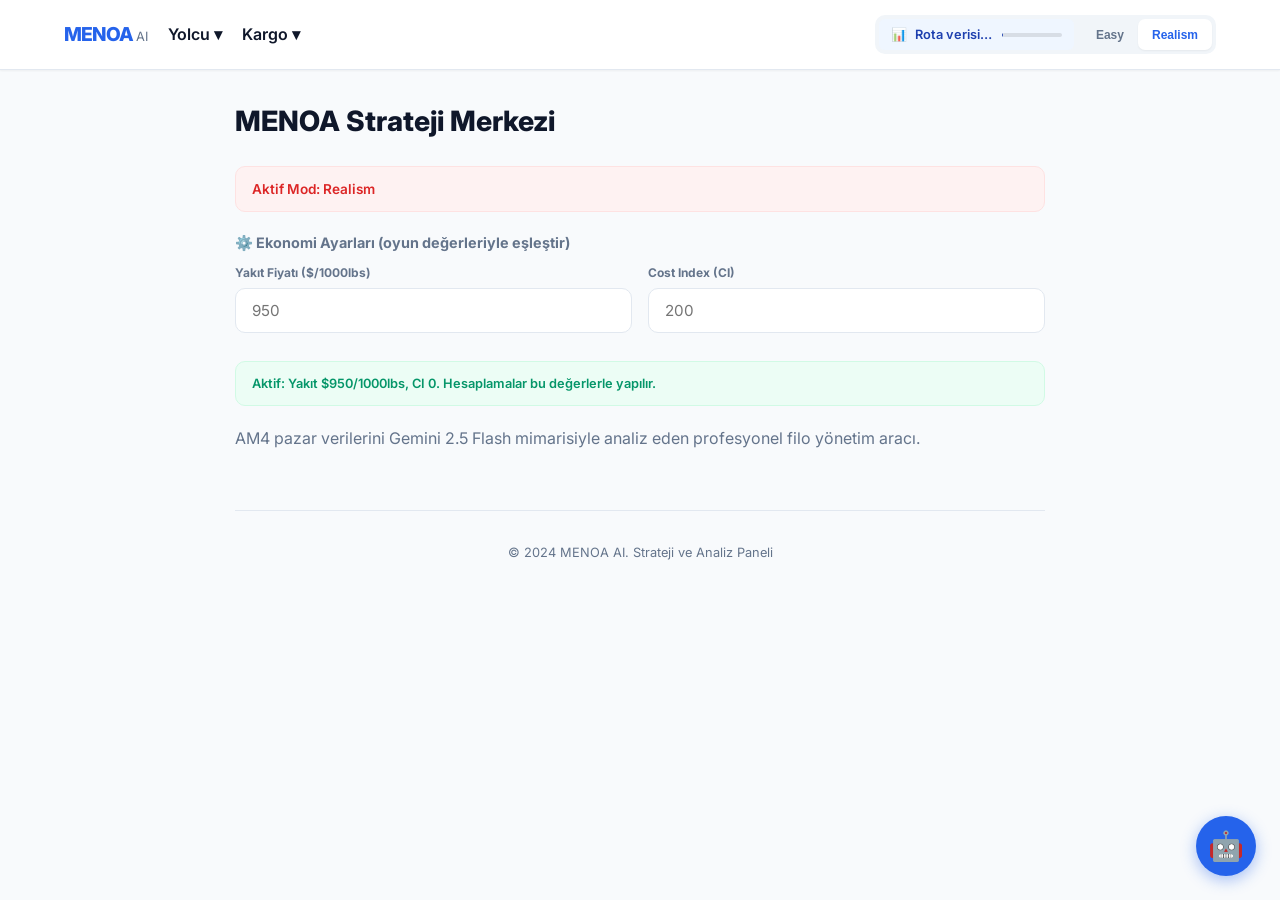
==== index.html @ a98a94c3 "Görev #5+#6: CI/Fuel price input (anasayfa, localStorage persist) + Chat geçmişi temizleme butonu GÖ" ====
<!DOCTYPE html>
<html lang="tr">
<head>
    <meta charset="UTF-8">
    <meta name="viewport" content="width=device-width, initial-scale=1.0, maximum-scale=1.0, user-scalable=no">
    <title>MENOA AI - Strateji Paneli</title>
    <link href="https://fonts.googleapis.com/css2?family=Inter:wght@400;500;600;700;800&display=swap" rel="stylesheet">
    <link rel="stylesheet" href="style.css">
</head>
<body>

<div id="splash-screen">
    <div class="splash-content">
        <h1 class="splash-logo">MENOA</h1>
        <p class="splash-tagline">AI Strateji Motoru</p>
        <div class="splash-loader"><div class="splash-progress"></div></div>
    </div>
</div>

<nav>
    <div class="nav-links">
        <a onclick="UI.showPage('home')" style="font-weight: 800; color: var(--primary); cursor:pointer; font-size: 1.2rem; letter-spacing: -1px;">
            MENOA <span style="color: var(--secondary); font-weight: 400; font-size: 0.8rem; letter-spacing: 0;">AI</span>
        </a>
        
        <div class="dropdown" id="paxDrop">
            <span class="nav-label" onclick="UI.toggleDropdown('paxDrop')">Yolcu ▾</span>
            <div class="dropdown-content">
                <a onclick="UI.showPage('pax-plane')">Uçak Önerileri</a>
                <a onclick="UI.showPage('pax-route')">Rota & Analiz</a>
            </div>
        </div>
        
        <div class="dropdown" id="cargoDrop">
            <span class="nav-label" onclick="UI.toggleDropdown('cargoDrop')">Kargo ▾</span>
            <div class="dropdown-content">
                <a onclick="UI.showPage('cargo-plane')">Uçak Önerileri</a>
                <a onclick="UI.showPage('cargo-route')">Rota & Analiz</a>
            </div>
        </div>
    </div>
    
    <div class="mode-selector">
        <div id="dataStatus" class="data-status">
            <span class="data-status-icon">📊</span>
            <span class="data-status-text">Rota verisi yükleniyor...</span>
            <div class="data-status-progress"><div class="data-status-bar"></div></div>
        </div>
        <button id="btn-easy" class="mode-btn" onclick="UI.setGameMode('easy')">Easy</button>
        <button id="id-real" class="mode-btn active" onclick="UI.setGameMode('realism')">Realism</button>
    </div>
</nav>

<div class="container">
    <!-- Ana Sayfa -->
    <div id="home" class="page active">
        <h2>MENOA Strateji Merkezi</h2>
        <div id="modeDisplay" class="status-box status-danger">Aktif Mod: Realism</div>

        <h4 style="margin: 20px 0 10px 0; font-size: 0.9rem; color: var(--text-muted);">⚙️ Ekonomi Ayarları (oyun değerleriyle eşleştir)</h4>
        <div class="config-grid" style="grid-template-columns: 1fr 1fr;">
            <div>
                <label>Yakıt Fiyatı ($/1000lbs)</label>
                <input type="number" id="fuelPriceInput" placeholder="950" min="100" max="3000" step="10" oninput="UI.applyEconomySettings()">
            </div>
            <div>
                <label>Cost Index (CI)</label>
                <input type="number" id="costIndexInput" placeholder="200" min="0" max="500" step="10" oninput="UI.applyEconomySettings()">
            </div>
        </div>
        <div id="economyHint" class="status-box status-neutral" style="margin-top: 10px; font-size: 0.8rem;">
            Boş bırakırsan varsayılan: Yakıt $950/1000lbs, CI 200. Oyundaki "Fuel" sayfasından anlık değerleri kopyala.
        </div>

        <p style="margin: 20px 0; color: var(--text-muted);">AM4 pazar verilerini Gemini 2.5 Flash mimarisiyle analiz eden profesyonel filo yönetim aracı.</p>
    </div>

    <!-- Yolcu Uçak Önerileri -->
    <div id="pax-plane" class="page">
        <h2>Yolcu: Bütçe Odaklı Öneriler</h2>
        <label>Yatırım Bütçeniz ($):</label>
        <input type="number" id="paxBudgetInput" placeholder="Örn: 50.000.000">
        <label>Hangar Slot (boş yer sayısı):</label>
        <input type="number" id="paxSlotsInput" placeholder="Örn: 3" min="1" max="30" value="3">
        <label>Günlük sefer sayısı (boş bırakırsan maksimum kullanılır):</label>
        <input type="number" id="paxTripsInput" placeholder="Örn: 2" min="1">
        <button onclick="UI.renderSuggestions('pax')">En Verimli Uçakları Bul</button>
        <div id="paxPlaneResult"></div>
    </div>

    <!-- Yolcu Rota Analizi -->
    <div id="pax-route" class="page">
        <h2>Yolcu: Rota & Koltuk Analizi</h2>
        <label>Hub (Kalkış Havalimanı) — opsiyonel:</label>
        <input type="text" id="paxHubInput" list="airportList" placeholder="Yazmaya başlayın... (örn: London, Paris, LHR)" autocomplete="off">
        <div id="paxHubInfo" style="font-size:0.78rem; color:var(--text-muted); margin-bottom:12px;"></div>
        <label>Uçak Seçiniz:</label>
        <select id="paxRouteSelect" onchange="Configurator.updateCapacityCheck()"></select>
        
        <div class="config-panel">
            <h4>Koltuk Yapılandırması</h4>
            <div class="config-grid">
                <div><label>Economy</label><input type="number" id="seatsY" value="0" oninput="Configurator.updateCapacityCheck()"></div>
                <div><label>Business</label><input type="number" id="seatsJ" value="0" oninput="Configurator.updateCapacityCheck()"></div>
                <div><label>First</label><input type="number" id="seatsF" value="0" oninput="Configurator.updateCapacityCheck()"></div>
            </div>
            <div id="capacityInfo" class="status-box status-neutral">Lütfen uçak seçin.</div>
        </div>
        <label>Günlük sefer sayısı (boş bırakırsan maksimum kullanılır):</label>
        <input type="number" id="paxRouteTripsInput" placeholder="Örn: 2" min="1">
        <button onclick="UI.renderRouteAnalysis('pax')">Rotaları Analiz Et</button>
        <div id="paxRouteResult"></div>
    </div>

    <!-- Kargo Uçak Önerileri -->
    <div id="cargo-plane" class="page">
        <h2>Kargo: Bütçe Odaklı Öneriler</h2>
        <label>Yatırım Bütçeniz ($):</label>
        <input type="number" id="cargoBudgetInput" placeholder="Örn: 100.000.000">
        <label>Hangar Slot (boş yer sayısı):</label>
        <input type="number" id="cargoSlotsInput" placeholder="Örn: 3" min="1" max="30" value="3">
        <label>Günlük sefer sayısı (boş bırakırsan maksimum kullanılır):</label>
        <input type="number" id="cargoTripsInput" placeholder="Örn: 2" min="1">
        <button onclick="UI.renderSuggestions('cargo')">En Verimli Uçakları Bul</button>
        <div id="cargoPlaneResult"></div>
    </div>

    <!-- Kargo Rota Analizi -->
    <div id="cargo-route" class="page">
        <h2>Kargo: Rota & Yük Analizi</h2>
        <label>Hub (Kalkış Havalimanı) — opsiyonel:</label>
        <input type="text" id="cargoHubInput" list="airportList" placeholder="Yazmaya başlayın... (örn: London, Paris, LHR)" autocomplete="off">
        <div id="cargoHubInfo" style="font-size:0.78rem; color:var(--text-muted); margin-bottom:12px;"></div>
        <label>Uçak Seçiniz:</label>
        <select id="cargoRouteSelect" onchange="Configurator.updateCapacityCheck()"></select>
        
        <div class="config-panel">
            <h4>Kargo Yapılandırması</h4>
            <div class="config-grid">
                <div><label>Hafif (L)</label><input type="number" id="cargoL" value="0" oninput="Configurator.updateCapacityCheck()"></div>
                <div><label>Ağır (H)</label><input type="number" id="cargoH" value="0" oninput="Configurator.updateCapacityCheck()"></div>
            </div>
            <div id="cargoCapacityInfo" class="status-box status-neutral">Lütfen uçak seçin.</div>
        </div>
        <label>Günlük sefer sayısı (boş bırakırsan maksimum kullanılır):</label>
        <input type="number" id="cargoRouteTripsInput" placeholder="Örn: 2" min="1">
        <button onclick="UI.renderRouteAnalysis('cargo')">Rotaları Analiz Et</button>
        <div id="cargoRouteResult"></div>
    </div>

    <footer class="main-footer">
        <p>© 2024 MENOA AI. Strateji ve Analiz Paneli</p>
    </footer>
</div>

<div id="ai-chat-widget">
    <div id="chat-window" class="chat-hidden">
        <div class="chat-header">
            <span>🤖 MENOA AI</span>
            <div class="chat-header-actions">
                <button onclick="Chat.clearHistory()" title="Geçmişi temizle" class="chat-clear-btn">🗑️</button>
                <button onclick="Chat.toggle()">✕</button>
            </div>
        </div>
        <div id="chat-body"></div>
        <div class="chat-footer">
            <input type="text" id="chatInput" placeholder="Mesajınızı yazın..." onkeypress="if(event.key === 'Enter') Chat.send()">
            <button onclick="Chat.send()">➤</button>
        </div>
    </div>
    <button id="chat-toggle-btn" onclick="Chat.toggle()">
        <span class="chat-icon">🤖</span>
    </button>
</div>

<script src="planes.js"></script>
<script src="utils.js"></script>
<script src="dataLoader.js"></script>
<script src="configurator.js"></script>
<script src="logic.js"></script>
<script src="ui.js"></script>

<datalist id="airportList"></datalist>

<script>
    window.addEventListener('load', () => {
        if (window.UI && UI.populateAirportList) UI.populateAirportList();
        // Ekonomi ayarları persist (localStorage'dan yükle, yoksa default)
        try {
            const sf = localStorage.getItem('menoa_fuel_price');
            const sc = localStorage.getItem('menoa_cost_index');
            if (sf) document.getElementById('fuelPriceInput').value = sf;
            if (sc) document.getElementById('costIndexInput').value = sc;
        } catch(e) {}
        if (window.UI && UI.applyEconomySettings) UI.applyEconomySettings();
        setTimeout(() => document.getElementById('splash-screen').classList.add('hidden'), 1200);
        setTimeout(() => {
            if (window.Chat) window.Chat.addMessage("Selam! Bugün filonu nasıl yönetelim?", "ai");
        }, 2000);

        // dataLoader progress göstergesi (header)
        if (window.dataLoader) {
            const statusEl = document.getElementById('dataStatus');
            window.dataLoader.onProgress = ({ pct, downloadedSize, totalSize }) => {
                if (!statusEl) return;
                const textEl = statusEl.querySelector('.data-status-text');
                const barEl = statusEl.querySelector('.data-status-bar');
                const mb = (downloadedSize / 1_000_000).toFixed(1);
                const totalMB = (totalSize / 1_000_000).toFixed(0);
                if (textEl) textEl.textContent = `Rota verisi: ${mb} / ${totalMB} MB`;
                if (barEl) barEl.style.width = pct + '%';
            };
        }
    });
</script>

</body>
</html>
---- style.css ----
/**
 * style.css: MENOA AI Strateji Merkezi Tasarım Dosyası.
 * Özellikler: Modern UI, Dinamik Yapılandırma Paneli, Responsive Kartlar.
 */

:root {
    --primary: #2563eb;
    --primary-dark: #1d4ed8;
    --primary-light: #eff6ff;
    --secondary: #64748b;
    --success: #059669;
    --danger: #dc2626;
    --warning: #f59e0b;
    --bg: #f8fafc;
    --surface: #ffffff;
    --text: #0f172a;
    --text-muted: #64748b;
    --border: #e2e8f0;
    --neutral-bg: #f1f5f9;
    --shadow-sm: 0 1px 2px 0 rgba(0, 0, 0, 0.05);
    --shadow: 0 4px 6px -1px rgba(0, 0, 0, 0.1), 0 2px 4px -1px rgba(0, 0, 0, 0.06);
    --shadow-lg: 0 10px 15px -3px rgba(0, 0, 0, 0.1), 0 4px 6px -2px rgba(0, 0, 0, 0.05);
}

/* --- GENEL SIFIRLAMA --- */
* {
    margin: 0;
    padding: 0;
    box-sizing: border-box;
}

body {
    font-family: 'Inter', -apple-system, BlinkMacSystemFont, sans-serif;
    background-color: var(--bg);
    color: var(--text);
    line-height: 1.5;
    padding-top: 80px;
    -webkit-font-smoothing: antialiased;
}

/* --- NAVİGASYON --- */
nav {
    background: var(--surface);
    height: 70px;
    display: flex;
    justify-content: space-between;
    align-items: center;
    padding: 0 5%;
    position: fixed;
    top: 0;
    width: 100%;
    z-index: 1000;
    border-bottom: 1px solid var(--border);
    box-shadow: var(--shadow-sm);
}

.nav-links {
    display: flex;
    gap: 20px;
    align-items: center;
}

.nav-links a {
    text-decoration: none;
    color: var(--text);
    font-weight: 600;
    cursor: pointer;
    transition: color 0.2s;
    font-size: 0.95rem;
}

.nav-links a:hover {
    color: var(--primary);
}

/* Dropdown */
.dropdown {
    position: relative;
}

.nav-label {
    font-weight: 600;
    color: var(--text);
    cursor: pointer;
    display: flex;
    align-items: center;
    gap: 4px;
}

.dropdown-content {
    display: none;
    position: absolute;
    top: 100%;
    left: 0;
    background: var(--surface);
    min-width: 180px;
    box-shadow: var(--shadow-lg);
    border-radius: 12px;
    border: 1px solid var(--border);
    padding: 8px 0;
    margin-top: 10px;
    z-index: 10;
}

.dropdown.open .dropdown-content {
    display: block;
    animation: fadeIn 0.2s ease-out;
}

.dropdown-content a {
    display: block;
    padding: 10px 20px;
    font-size: 0.85rem;
    color: var(--text);
}

.dropdown-content a:hover {
    background: var(--primary-light);
    color: var(--primary);
}

/* Mod Seçici */
.mode-selector {
    display: flex;
    background: var(--neutral-bg);
    padding: 4px;
    border-radius: 10px;
}

.mode-btn {
    border: none;
    padding: 6px 14px;
    border-radius: 7px;
    cursor: pointer;
    font-weight: 700;
    font-size: 0.75rem;
    background: transparent;
    color: var(--secondary);
    transition: all 0.2s;
}

.mode-btn.active {
    background: var(--surface);
    color: var(--primary);
    box-shadow: var(--shadow-sm);
}

/* --- KONTEYNER VE SAYFA --- */
.container {
    max-width: 850px;
    margin: 0 auto;
    padding: 20px;
}

.page {
    display: none;
}

.page.active {
    display: block;
    animation: slideUp 0.4s ease-out;
}

@keyframes fadeIn { from { opacity: 0; } to { opacity: 1; } }
@keyframes slideUp { from { opacity: 0; transform: translateY(10px); } to { opacity: 1; transform: translateY(0); } }

h2 {
    font-weight: 800;
    font-size: 1.75rem;
    margin-bottom: 24px;
    color: var(--text);
}

/* --- YAPILANDIRMA PANELİ (Seats/Cargo) --- */
.config-panel {
    background: var(--neutral-bg);
    padding: 20px;
    border-radius: 16px;
    border: 1px solid var(--border);
    margin: 24px 0;
}

.config-panel h4 {
    margin-bottom: 16px;
    font-size: 0.85rem;
    font-weight: 700;
    color: var(--secondary);
    text-transform: uppercase;
    letter-spacing: 0.05em;
}

.config-grid {
    display: grid;
    grid-template-columns: repeat(3, 1fr);
    gap: 16px;
    margin-bottom: 16px;
}

/* Kargo için 2'li görünüm */
.page#cargo-route .config-grid {
    grid-template-columns: repeat(2, 1fr);
}

.config-grid label {
    display: block;
    font-size: 0.75rem;
    font-weight: 700;
    color: var(--secondary);
    margin-bottom: 6px;
}

/* --- FORM ELEMANLARI --- */
input, select {
    width: 100%;
    padding: 12px 16px;
    border: 1px solid var(--border);
    border-radius: 10px;
    font-size: 0.95rem;
    font-family: inherit;
    background: var(--surface);
    transition: all 0.2s;
    margin-bottom: 12px;
}

input:focus, select:focus {
    outline: none;
    border-color: var(--primary);
    box-shadow: 0 0 0 3px var(--primary-light);
}

button {
    width: 100%;
    padding: 14px;
    background: var(--primary);
    color: white;
    border: none;
    border-radius: 10px;
    font-size: 1rem;
    font-weight: 700;
    cursor: pointer;
    transition: all 0.2s;
}

button:hover {
    background: var(--primary-dark);
    transform: translateY(-1px);
}

button:active {
    transform: translateY(0);
}

/* --- ROTA VE UÇAK KARTLARI --- */
.route-card, .plane-item {
    background: var(--surface);
    border: 1px solid var(--border);
    padding: 20px;
    border-radius: 16px;
    margin-bottom: 16px;
    box-shadow: var(--shadow-sm);
    transition: all 0.3s cubic-bezier(0.4, 0, 0.2, 1);
}

.route-card:hover {
    transform: scale(1.01);
    box-shadow: var(--shadow);
    border-color: var(--primary);
}

.route-header {
    display: flex;
    justify-content: space-between;
    align-items: start;
    margin-bottom: 16px;
}

.route-info strong {
    font-size: 1.1rem;
    display: block;
}

.route-stats {
    text-align: right;
}

.profit-val {
    color: var(--success);
    font-weight: 800;
    font-size: 1.2rem;
}

.efficiency-tag {
    font-size: 0.7rem;
    color: var(--text-muted);
}

/* Rota Öneri Alt Çubuğu */
.suggestion-bar {
    background: var(--primary-light);
    padding: 12px 16px;
    border-radius: 12px;
    display: flex;
    justify-content: space-between;
    align-items: center;
    margin-top: 10px;
}

.ideal-config {
    font-size: 0.8rem;
    font-weight: 700;
    color: var(--primary);
}

.action-buttons {
    display: flex;
    gap: 8px;
}

.ai-btn-small, .apply-btn-small {
    width: auto;
    padding: 6px 12px;
    font-size: 0.75rem;
    border-radius: 8px;
}

.apply-btn-small {
    background: var(--success);
}

/* --- DURUM KUTULARI --- */
.status-box {
    padding: 12px 16px;
    border-radius: 10px;
    font-weight: 600;
    font-size: 0.85rem;
}

.status-success { background: #ecfdf5; color: var(--success); border: 1px solid #d1fae5; }
.status-danger { background: #fef2f2; color: var(--danger); border: 1px solid #fee2e2; }
.status-neutral { background: var(--neutral-bg); color: var(--secondary); border: 1px solid var(--border); }
.status-info { background: #eff6ff; color: #1e40af; border: 1px solid #bfdbfe; }

/* --- DATA STATUS BADGE (header) --- */
.data-status {
    display: flex; align-items: center; gap: 8px;
    background: #eff6ff; color: #1e40af;
    padding: 6px 12px; border-radius: 6px;
    font-size: 0.8rem; font-weight: 600;
    transition: opacity 0.5s, background 0.3s, color 0.3s;
    max-width: 260px; margin-right: 8px;
}
.data-status.ready { background: #ecfdf5; color: var(--success); }
.data-status.hidden { opacity: 0; pointer-events: none; }
.data-status-icon { flex: 0 0 auto; }
.data-status-text { flex: 1; white-space: nowrap; overflow: hidden; text-overflow: ellipsis; }
.data-status-progress {
    flex: 0 0 60px; height: 4px; background: rgba(0,0,0,0.1); border-radius: 2px; overflow: hidden;
}
.data-status-bar { height: 100%; background: currentColor; width: 0%; transition: width 0.3s; }

/* --- AI REPORT CARD --- */
.ai-report-card {
    background: #f8fafc;
    border: 1px solid var(--border);
    padding: 24px;
    border-radius: 16px;
    margin: 20px 0;
    border-left: 6px solid var(--primary);
    box-shadow: var(--shadow-sm);
}

/* --- CHAT WIDGET --- */
#ai-chat-widget {
    position: fixed;
    bottom: 24px;
    right: 24px;
    z-index: 9999;
}

#chat-toggle-btn {
    width: 60px;
    height: 60px;
    background: var(--primary);
    border-radius: 50%;
    border: none;
    box-shadow: 0 4px 15px rgba(37, 99, 235, 0.4);
    cursor: pointer;
    display: flex;
    justify-content: center;
    align-items: center;
    transition: all 0.3s;
}

#chat-toggle-btn:hover {
    transform: scale(1.1) rotate(5deg);
}

.chat-icon { font-size: 1.8rem; }

#chat-window {
    position: absolute;
    bottom: 80px;
    right: 0;
    width: 340px;
    height: 500px;
    background: var(--surface);
    border-radius: 24px;
    box-shadow: 0 20px 25px -5px rgba(0, 0, 0, 0.1), 0 10px 10px -5px rgba(0, 0, 0, 0.04);
    display: flex;
    flex-direction: column;
    overflow: hidden;
    transition: all 0.3s cubic-bezier(0.175, 0.885, 0.32, 1.275);
    transform-origin: bottom right;
}

#chat-window.chat-hidden {
    transform: scale(0);
    opacity: 0;
    pointer-events: none;
}

.chat-header {
    background: var(--primary);
    color: white;
    padding: 18px;
    font-weight: 800;
    display: flex;
    justify-content: space-between;
    align-items: center;
}

.chat-header button {
    width: auto;
    background: transparent;
    padding: 0 8px;
    font-size: 1.2rem;
}
.chat-header-actions { display: flex; gap: 4px; align-items: center; }
.chat-clear-btn {
    font-size: 1rem !important;
    color: white;
    opacity: 0.75;
    transition: opacity 0.2s, transform 0.2s;
}
.chat-clear-btn:hover { opacity: 1; transform: scale(1.1); }

#chat-body {
    flex: 1;
    padding: 20px;
    overflow-y: auto;
    display: flex;
    flex-direction: column;
    gap: 12px;
    background: #ffffff;
}

.chat-msg {
    max-width: 85%;
    padding: 10px 14px;
    border-radius: 16px;
    font-size: 0.85rem;
    line-height: 1.4;
}

.ai-msg {
    background: var(--primary-light);
    color: var(--text);
    align-self: flex-start;
    border-bottom-left-radius: 4px;
}

.user-msg {
    background: var(--primary);
    color: white;
    align-self: flex-end;
    border-bottom-right-radius: 4px;
}

.chat-footer {
    padding: 14px;
    border-top: 1px solid var(--border);
    display: flex;
    gap: 8px;
    background: var(--surface);
}

#chatInput {
    flex: 1;
    margin-bottom: 0;
    padding: 10px;
    font-size: 0.85rem;
    border-radius: 10px;
}

.chat-footer button {
    width: 44px;
    height: 44px;
    padding: 0;
}

/* --- SPLASH SCREEN --- */
#splash-screen {
    position: fixed;
    top: 0; left: 0;
    width: 100%; height: 100%;
    background: var(--surface);
    display: flex;
    justify-content: center;
    align-items: center;
    z-index: 10000;
}

#splash-screen.hidden {
    opacity: 0;
    pointer-events: none;
    transition: opacity 0.6s ease;
}

.splash-logo {
    font-size: 3.5rem;
    font-weight: 800;
    color: var(--primary);
    letter-spacing: -3px;
    text-align: center;
}

.splash-tagline {
    font-size: 0.9rem;
    color: var(--secondary);
    text-align: center;
    margin-top: -10px;
    font-weight: 600;
}

/* --- FOOTER --- */
.main-footer {
    margin-top: 60px;
    padding: 32px 0;
    border-top: 1px solid var(--border);
    text-align: center;
    font-size: 0.8rem;
    color: var(--text-muted);
}

/* --- MOBİL UYUMLULUK --- */
@media (max-width: 640px) {
    nav { padding: 0 4%; }
    .nav-links { gap: 12px; }
    .nav-links a { font-size: 0.85rem; }
    .mode-btn { padding: 6px 10px; }
    .config-grid { grid-template-columns: 1fr 1fr; }
    .route-header { flex-direction: column; }
    .route-stats { text-align: left; margin-top: 8px; }
    #chat-window { width: calc(100vw - 40px); bottom: 70px; right: -10px; }
}
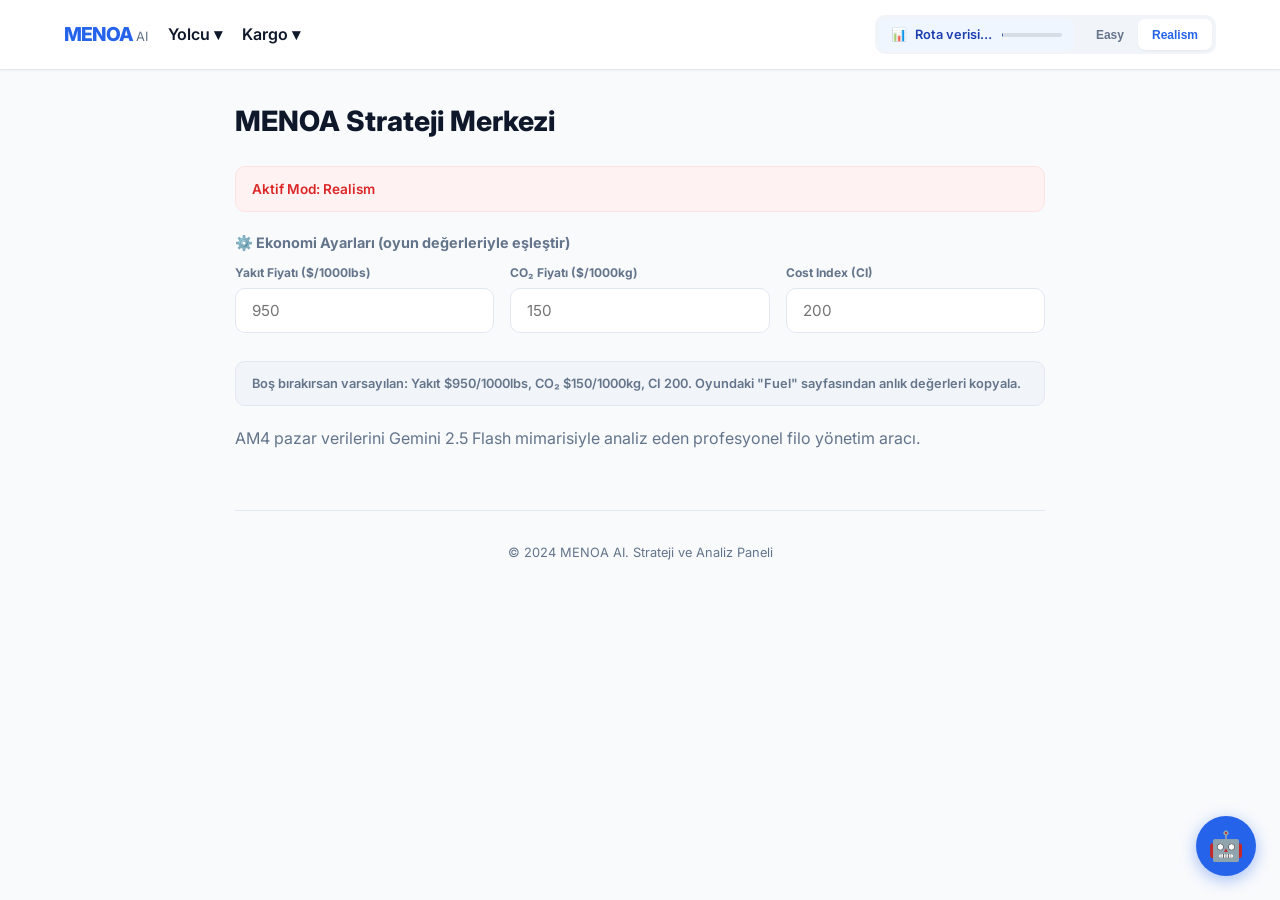
==== commit 808ce919: "Fix #7: CO2 kalemi profit zincirinde (cpp tam formul, default 150 $/1000kg, UI input anasayfa Ekonom" ====
--- a/index.html
+++ b/index.html
@@ -58,18 +58,22 @@
         <div id="modeDisplay" class="status-box status-danger">Aktif Mod: Realism</div>
 
         <h4 style="margin: 20px 0 10px 0; font-size: 0.9rem; color: var(--text-muted);">⚙️ Ekonomi Ayarları (oyun değerleriyle eşleştir)</h4>
-        <div class="config-grid" style="grid-template-columns: 1fr 1fr;">
+        <div class="config-grid" style="grid-template-columns: 1fr 1fr 1fr;">
             <div>
                 <label>Yakıt Fiyatı ($/1000lbs)</label>
                 <input type="number" id="fuelPriceInput" placeholder="950" min="100" max="3000" step="10" oninput="UI.applyEconomySettings()">
             </div>
             <div>
+                <label>CO₂ Fiyatı ($/1000kg)</label>
+                <input type="number" id="co2PriceInput" placeholder="150" min="50" max="500" step="5" oninput="UI.applyEconomySettings()">
+            </div>
+            <div>
                 <label>Cost Index (CI)</label>
                 <input type="number" id="costIndexInput" placeholder="200" min="0" max="500" step="10" oninput="UI.applyEconomySettings()">
             </div>
         </div>
         <div id="economyHint" class="status-box status-neutral" style="margin-top: 10px; font-size: 0.8rem;">
-            Boş bırakırsan varsayılan: Yakıt $950/1000lbs, CI 200. Oyundaki "Fuel" sayfasından anlık değerleri kopyala.
+            Boş bırakırsan varsayılan: Yakıt $950/1000lbs, CO₂ $150/1000kg, CI 200. Oyundaki "Fuel" sayfasından anlık değerleri kopyala.
         </div>
 
         <p style="margin: 20px 0; color: var(--text-muted);">AM4 pazar verilerini Gemini 2.5 Flash mimarisiyle analiz eden profesyonel filo yönetim aracı.</p>
@@ -189,8 +193,10 @@
         try {
             const sf = localStorage.getItem('menoa_fuel_price');
             const sc = localStorage.getItem('menoa_cost_index');
+            const so = localStorage.getItem('menoa_co2_price');
             if (sf) document.getElementById('fuelPriceInput').value = sf;
             if (sc) document.getElementById('costIndexInput').value = sc;
+            if (so) document.getElementById('co2PriceInput').value = so;
         } catch(e) {}
         if (window.UI && UI.applyEconomySettings) UI.applyEconomySettings();
         setTimeout(() => document.getElementById('splash-screen').classList.add('hidden'), 1200);
--- a/style.css
+++ b/style.css
@@ -294,6 +294,35 @@
     color: var(--text-muted);
 }
 
+/* Rota Analizi: 3 sütunlu gelir-gider-net parçalanması (sefer + günlük) */
+.route-breakdown {
+    display: grid;
+    grid-template-columns: 1fr 1fr 1fr;
+    gap: 4px 16px;
+    margin: 10px 0 8px 0;
+    font-size: 0.9rem;
+    font-weight: 600;
+}
+
+.revenue-line {
+    color: var(--success);
+}
+
+.cost-line {
+    color: var(--danger);
+}
+
+.net-line {
+    color: #007bff;
+}
+
+/* Dar ekranda 3 sütun yerine tek sütun (her satır altta) */
+@media (max-width: 600px) {
+    .route-breakdown {
+        grid-template-columns: 1fr;
+    }
+}
+
 /* Rota Öneri Alt Çubuğu */
 .suggestion-bar {
     background: var(--primary-light);
@@ -309,6 +338,15 @@
     font-size: 0.8rem;
     font-weight: 700;
     color: var(--primary);
+}
+
+/* İDEAL altında bilet fiyatı satırı (Configurator.getTicketMultipliers) */
+.ticket-line {
+    font-size: 0.72rem;
+    font-weight: 500;
+    color: var(--text-muted);
+    margin-top: 4px;
+    letter-spacing: 0.02em;
 }
 
 .action-buttons {
@@ -368,6 +406,67 @@
     border-left: 6px solid var(--primary);
     box-shadow: var(--shadow-sm);
 }
+
+/* --- BUDGET AI SECTION --- */
+.budget-ai-section {
+    margin-top: 24px;
+    padding-top: 24px;
+    border-top: 2px dashed var(--border);
+}
+.budget-ai-section-top {
+    /* Buton listenin ÜSTÜNDE — dashed üst border yok, alt boşluk var */
+    border-top: none;
+    padding-top: 0;
+    margin-top: 0;
+    margin-bottom: 16px;
+}
+.ai-budget-btn {
+    background: linear-gradient(135deg, var(--primary), #6366f1);
+    color: white;
+    border: none;
+    padding: 14px 24px;
+    border-radius: 12px;
+    font-size: 0.95rem;
+    font-weight: 700;
+    cursor: pointer;
+    width: 100%;
+    transition: transform 0.2s, box-shadow 0.2s;
+    box-shadow: 0 4px 12px rgba(37, 99, 235, 0.25);
+}
+.ai-budget-btn:hover {
+    transform: translateY(-2px);
+    box-shadow: 0 6px 20px rgba(37, 99, 235, 0.35);
+}
+.ai-budget-btn:active { transform: translateY(0); }
+
+/* --- AI LOADER + animated typing dots --- */
+@keyframes pulseDot {
+    0%, 60%, 100% { transform: scale(1); opacity: 0.5; }
+    30%          { transform: scale(1.4); opacity: 1; }
+}
+#aiLoader {
+    display: flex;
+    align-items: center;
+    gap: 10px;
+    padding: 20px;
+    background: #eff6ff;
+    border-radius: 12px;
+    border-left: 4px solid var(--primary);
+    font-weight: 600;
+    color: var(--primary);
+    animation: fadeIn 0.3s ease-out;
+}
+.loader-dots { display: inline-flex; gap: 4px; margin-left: 8px; }
+.loader-dots span {
+    width: 8px;
+    height: 8px;
+    border-radius: 50%;
+    background: var(--primary);
+    animation: pulseDot 1.4s infinite;
+}
+.loader-dots span:nth-child(1) { animation-delay: 0s;   background: var(--primary); }
+.loader-dots span:nth-child(2) { animation-delay: 0.2s; background: var(--danger);  }
+.loader-dots span:nth-child(3) { animation-delay: 0.4s; background: var(--primary); }
 
 /* --- CHAT WIDGET --- */
 #ai-chat-widget {
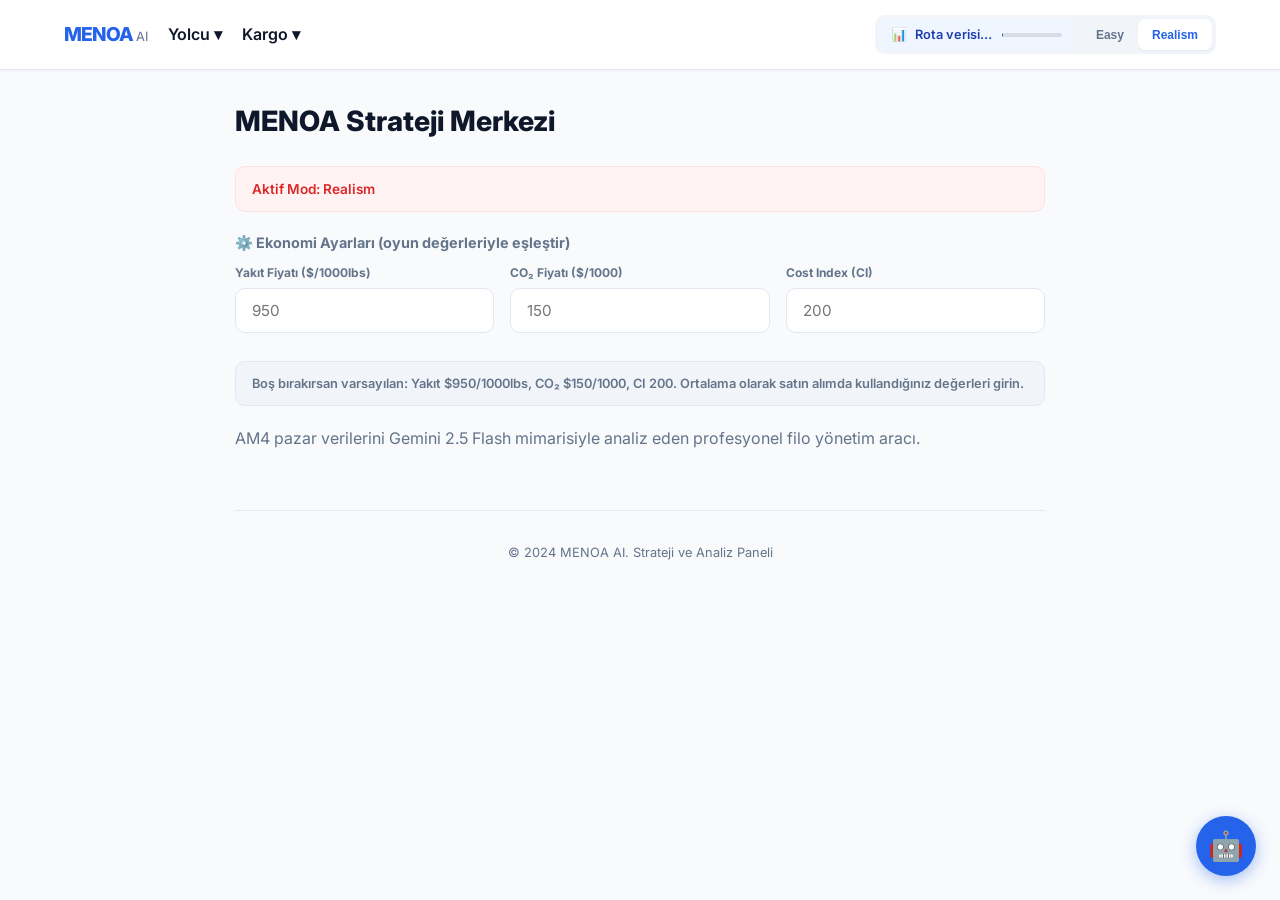
==== commit 7e505379: "UI: CO2 birim sadelestirme (/1000kg -> /1000, kanitsiz birim kaldirildi) + hint metni guncellemesi -" ====
--- a/index.html
+++ b/index.html
@@ -64,7 +64,7 @@
                 <input type="number" id="fuelPriceInput" placeholder="950" min="100" max="3000" step="10" oninput="UI.applyEconomySettings()">
             </div>
             <div>
-                <label>CO₂ Fiyatı ($/1000kg)</label>
+                <label>CO₂ Fiyatı ($/1000)</label>
                 <input type="number" id="co2PriceInput" placeholder="150" min="50" max="500" step="5" oninput="UI.applyEconomySettings()">
             </div>
             <div>
@@ -73,7 +73,7 @@
             </div>
         </div>
         <div id="economyHint" class="status-box status-neutral" style="margin-top: 10px; font-size: 0.8rem;">
-            Boş bırakırsan varsayılan: Yakıt $950/1000lbs, CO₂ $150/1000kg, CI 200. Oyundaki "Fuel" sayfasından anlık değerleri kopyala.
+            Boş bırakırsan varsayılan: Yakıt $950/1000lbs, CO₂ $150/1000, CI 200. Ortalama olarak satın alımda kullandığınız değerleri girin.
         </div>
 
         <p style="margin: 20px 0; color: var(--text-muted);">AM4 pazar verilerini Gemini 2.5 Flash mimarisiyle analiz eden profesyonel filo yönetim aracı.</p>
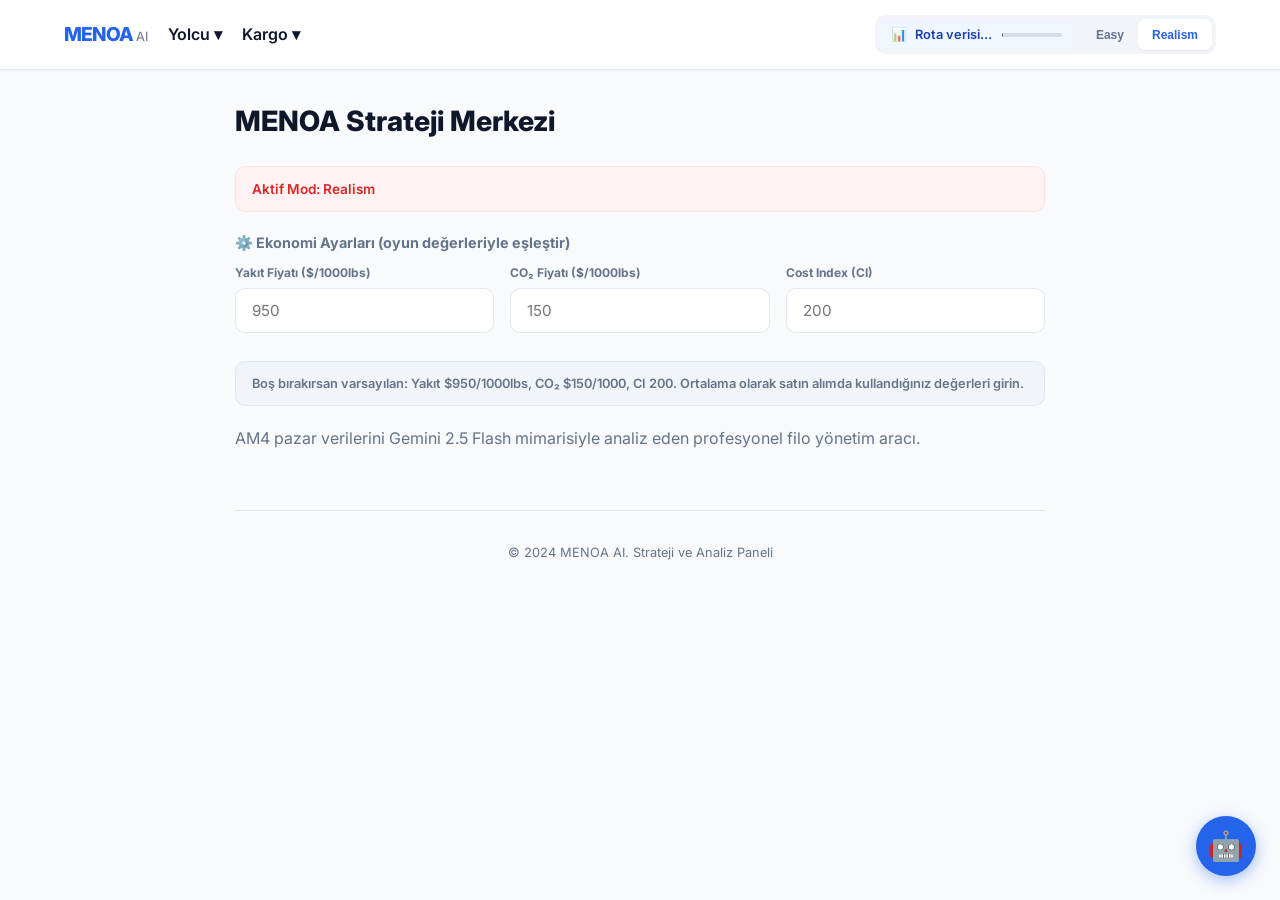
==== commit 991979ea: "CO2 birim refactor: kg -> lbs (V2 audit dogrulamasi sonrasi naming temizligi)" ====
--- a/index.html
+++ b/index.html
@@ -64,7 +64,7 @@
                 <input type="number" id="fuelPriceInput" placeholder="950" min="100" max="3000" step="10" oninput="UI.applyEconomySettings()">
             </div>
             <div>
-                <label>CO₂ Fiyatı ($/1000)</label>
+                <label>CO₂ Fiyatı ($/1000lbs)</label>
                 <input type="number" id="co2PriceInput" placeholder="150" min="50" max="500" step="5" oninput="UI.applyEconomySettings()">
             </div>
             <div>
@@ -99,7 +99,7 @@
         <input type="text" id="paxHubInput" list="airportList" placeholder="Yazmaya başlayın... (örn: London, Paris, LHR)" autocomplete="off">
         <div id="paxHubInfo" style="font-size:0.78rem; color:var(--text-muted); margin-bottom:12px;"></div>
         <label>Uçak Seçiniz:</label>
-        <select id="paxRouteSelect" onchange="Configurator.updateCapacityCheck()"></select>
+        <input type="text" id="paxRouteSelect" list="paxPlaneList" onchange="Configurator.updateCapacityCheck()" placeholder="Uçak adı yazın veya seçin... (örn: B737-100)" autocomplete="off">
         
         <div class="config-panel">
             <h4>Koltuk Yapılandırması</h4>
@@ -136,7 +136,7 @@
         <input type="text" id="cargoHubInput" list="airportList" placeholder="Yazmaya başlayın... (örn: London, Paris, LHR)" autocomplete="off">
         <div id="cargoHubInfo" style="font-size:0.78rem; color:var(--text-muted); margin-bottom:12px;"></div>
         <label>Uçak Seçiniz:</label>
-        <select id="cargoRouteSelect" onchange="Configurator.updateCapacityCheck()"></select>
+        <input type="text" id="cargoRouteSelect" list="cargoPlaneList" onchange="Configurator.updateCapacityCheck()" placeholder="Uçak adı yazın veya seçin... (örn: A330-200F)" autocomplete="off">
         
         <div class="config-panel">
             <h4>Kargo Yapılandırması</h4>
@@ -185,6 +185,8 @@
 <script src="ui.js"></script>
 
 <datalist id="airportList"></datalist>
+<datalist id="paxPlaneList"></datalist>
+<datalist id="cargoPlaneList"></datalist>
 
 <script>
     window.addEventListener('load', () => {
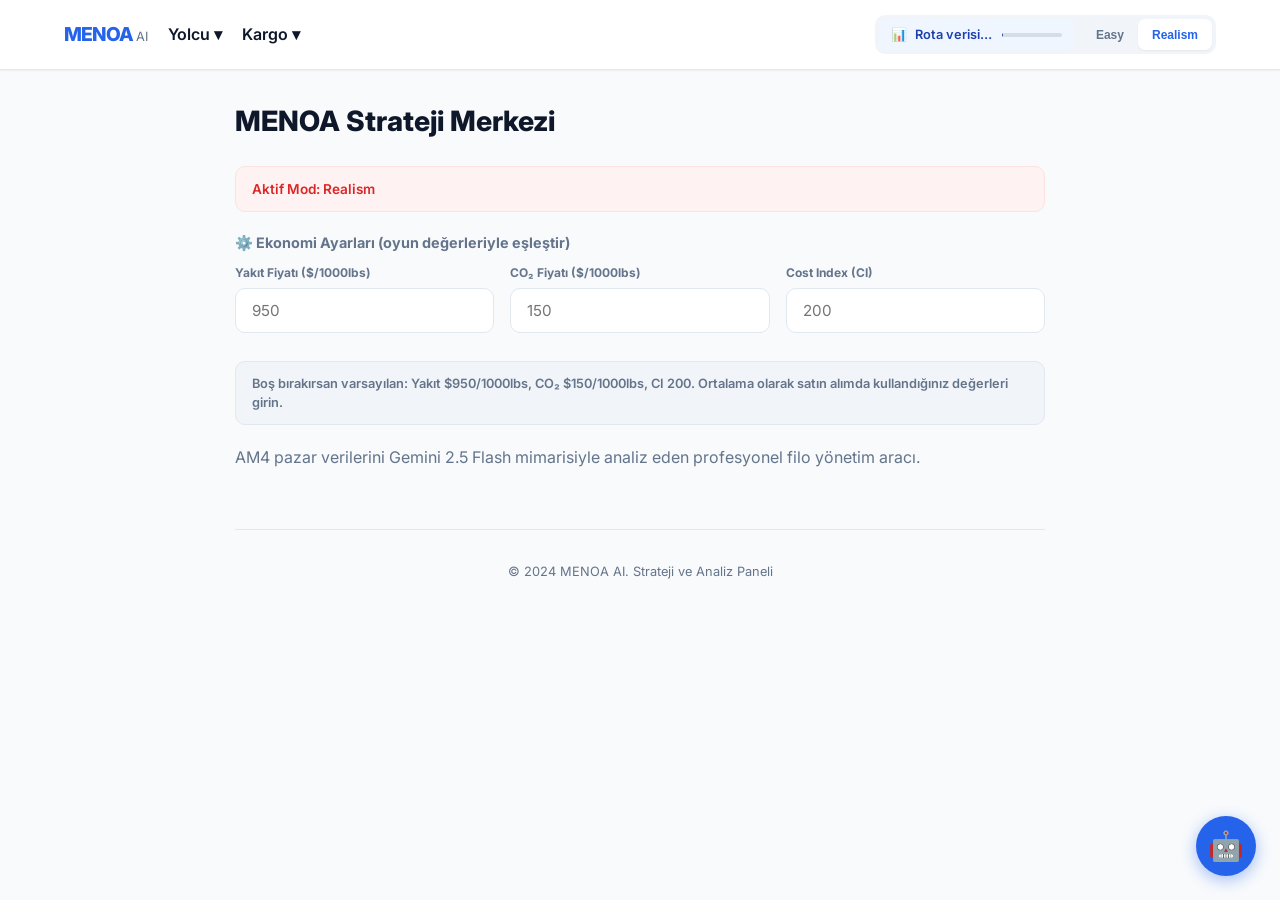
==== commit 93ce78cc: "CO2 refactor tamamlayici: help text lbs eksigi (991979e takibi)" ====
--- a/index.html
+++ b/index.html
@@ -73,7 +73,7 @@
             </div>
         </div>
         <div id="economyHint" class="status-box status-neutral" style="margin-top: 10px; font-size: 0.8rem;">
-            Boş bırakırsan varsayılan: Yakıt $950/1000lbs, CO₂ $150/1000, CI 200. Ortalama olarak satın alımda kullandığınız değerleri girin.
+            Boş bırakırsan varsayılan: Yakıt $950/1000lbs, CO₂ $150/1000lbs, CI 200. Ortalama olarak satın alımda kullandığınız değerleri girin.
         </div>
 
         <p style="margin: 20px 0; color: var(--text-muted);">AM4 pazar verilerini Gemini 2.5 Flash mimarisiyle analiz eden profesyonel filo yönetim aracı.</p>
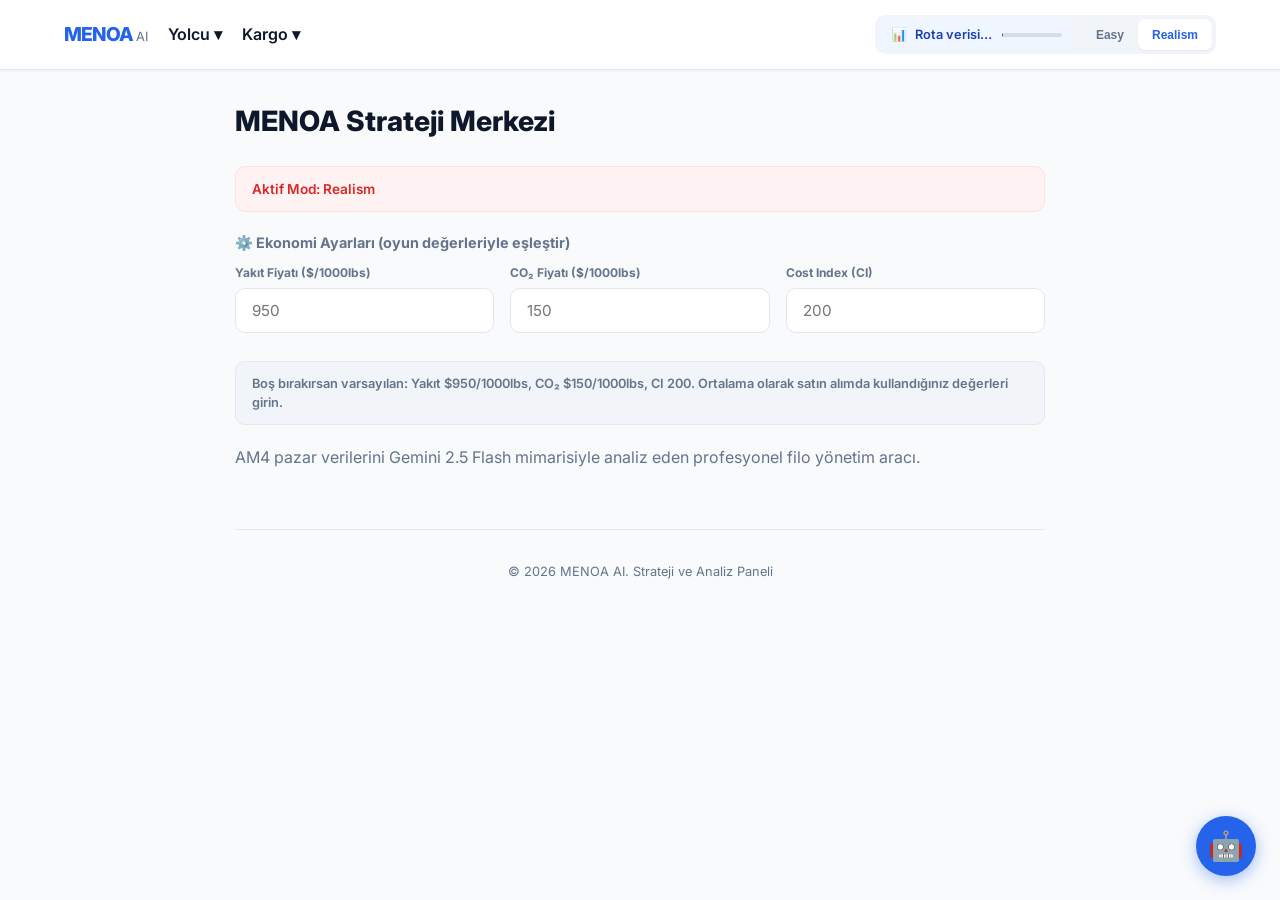
==== commit 9573d76a: "Footer yil guncelleme: 2024 -> 2026" ====
--- a/index.html
+++ b/index.html
@@ -88,6 +88,13 @@
         <input type="number" id="paxSlotsInput" placeholder="Örn: 3" min="1" max="30" value="3">
         <label>Günlük sefer sayısı (boş bırakırsan maksimum kullanılır):</label>
         <input type="number" id="paxTripsInput" placeholder="Örn: 2" min="1">
+        <label for="paxBudgetHubInput" style="display:block; margin-top:12px;">
+            Hub (opsiyonel — boş bırakırsan top-5 hub'da arar):
+        </label>
+        <input type="text" id="paxBudgetHubInput" list="airportList"
+               placeholder="örn LHR, JFK, DXB"
+               style="text-transform:uppercase;"
+               autocomplete="off">
         <button onclick="UI.renderSuggestions('pax')">En Verimli Uçakları Bul</button>
         <div id="paxPlaneResult"></div>
     </div>
@@ -125,6 +132,13 @@
         <input type="number" id="cargoSlotsInput" placeholder="Örn: 3" min="1" max="30" value="3">
         <label>Günlük sefer sayısı (boş bırakırsan maksimum kullanılır):</label>
         <input type="number" id="cargoTripsInput" placeholder="Örn: 2" min="1">
+        <label for="cargoBudgetHubInput" style="display:block; margin-top:12px;">
+            Hub (opsiyonel — boş bırakırsan top-5 hub'da arar):
+        </label>
+        <input type="text" id="cargoBudgetHubInput" list="airportList"
+               placeholder="örn LHR, JFK, DXB"
+               style="text-transform:uppercase;"
+               autocomplete="off">
         <button onclick="UI.renderSuggestions('cargo')">En Verimli Uçakları Bul</button>
         <div id="cargoPlaneResult"></div>
     </div>
@@ -153,7 +167,7 @@
     </div>
 
     <footer class="main-footer">
-        <p>© 2024 MENOA AI. Strateji ve Analiz Paneli</p>
+        <p>© 2026 MENOA AI. Strateji ve Analiz Paneli</p>
     </footer>
 </div>
 
